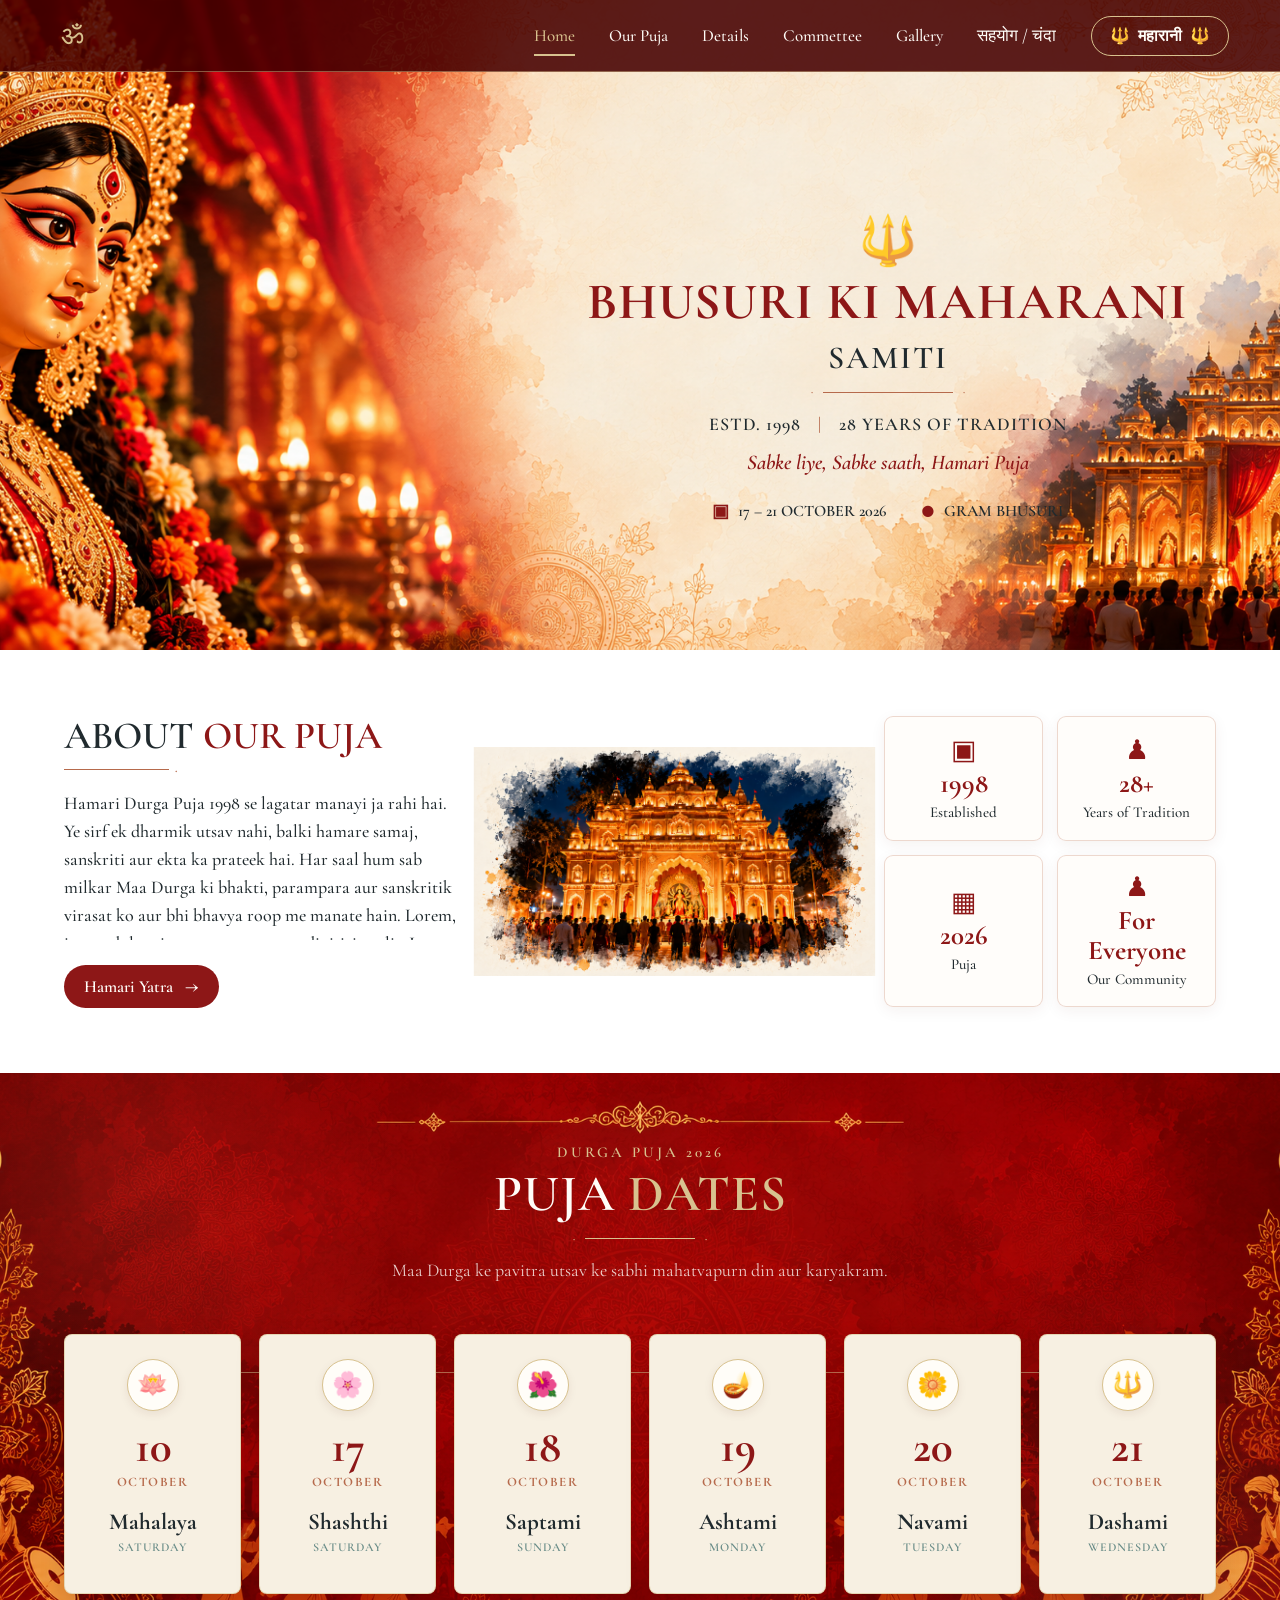
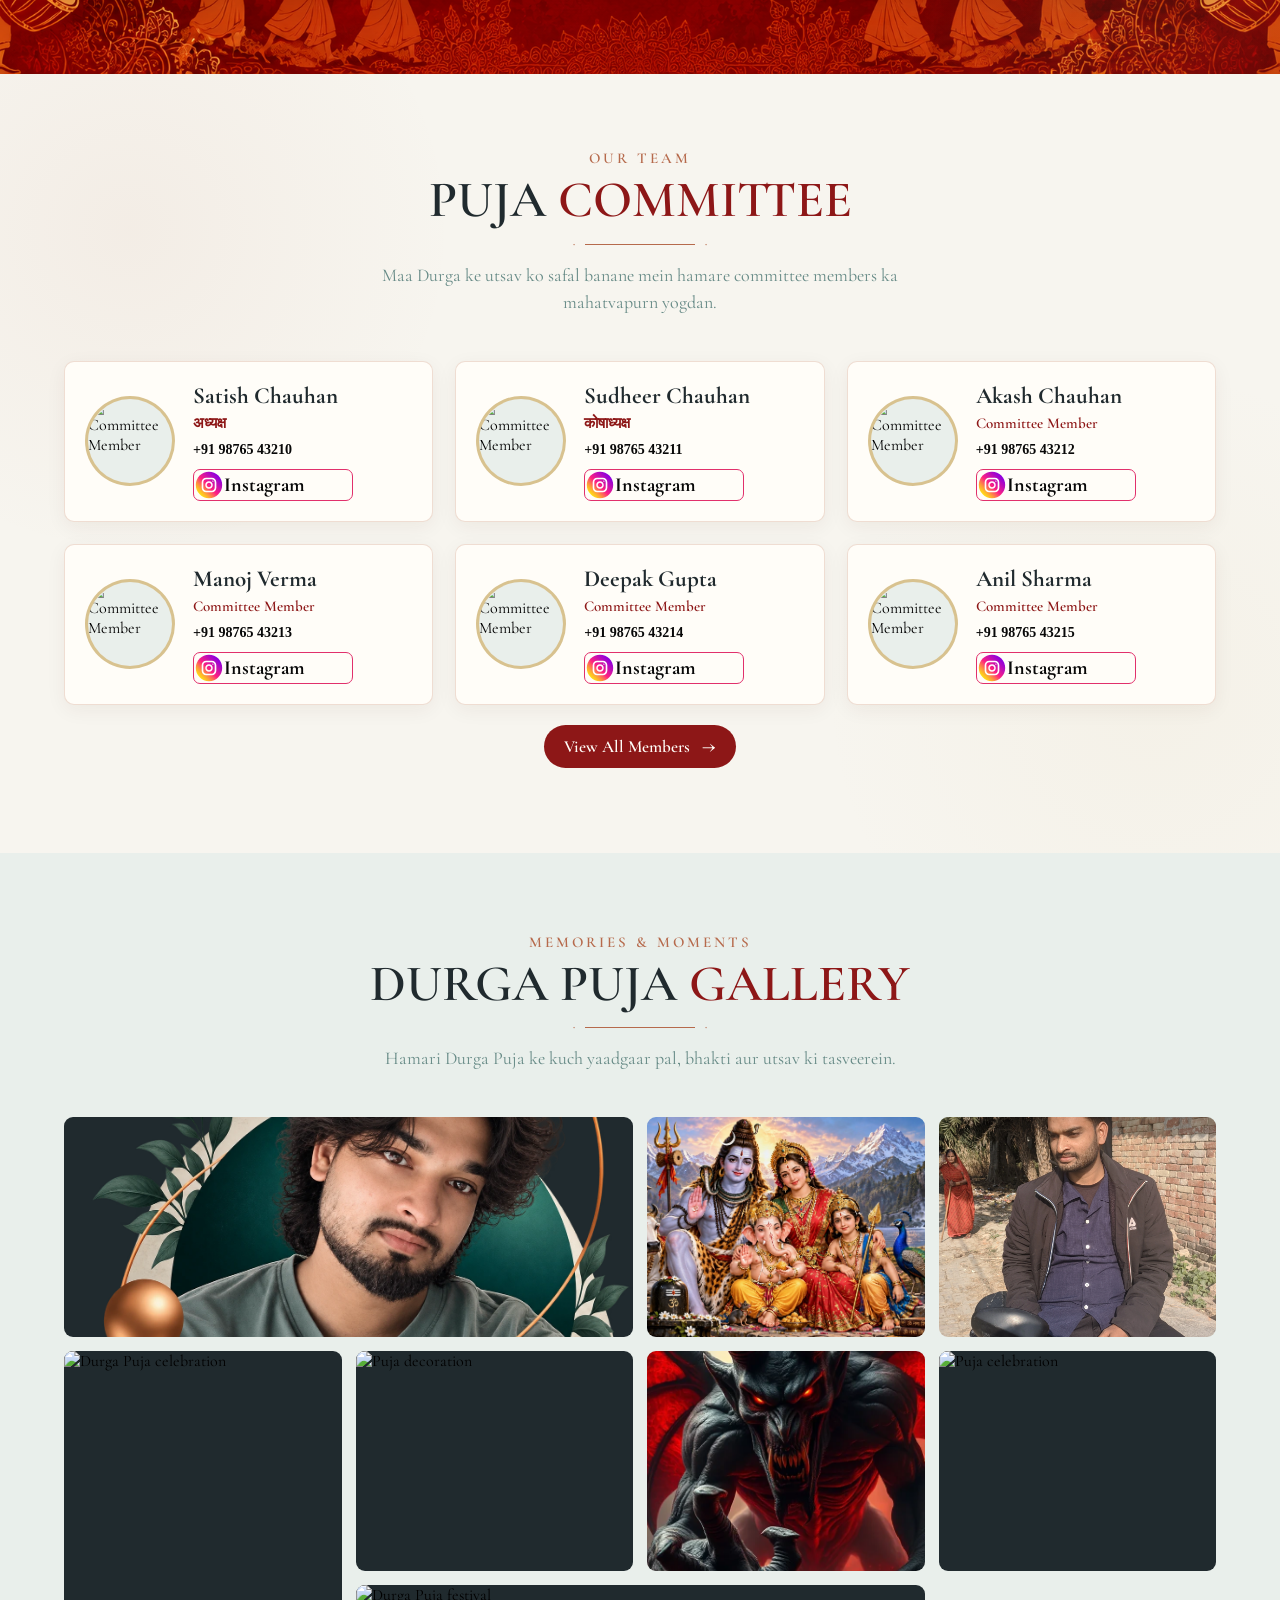
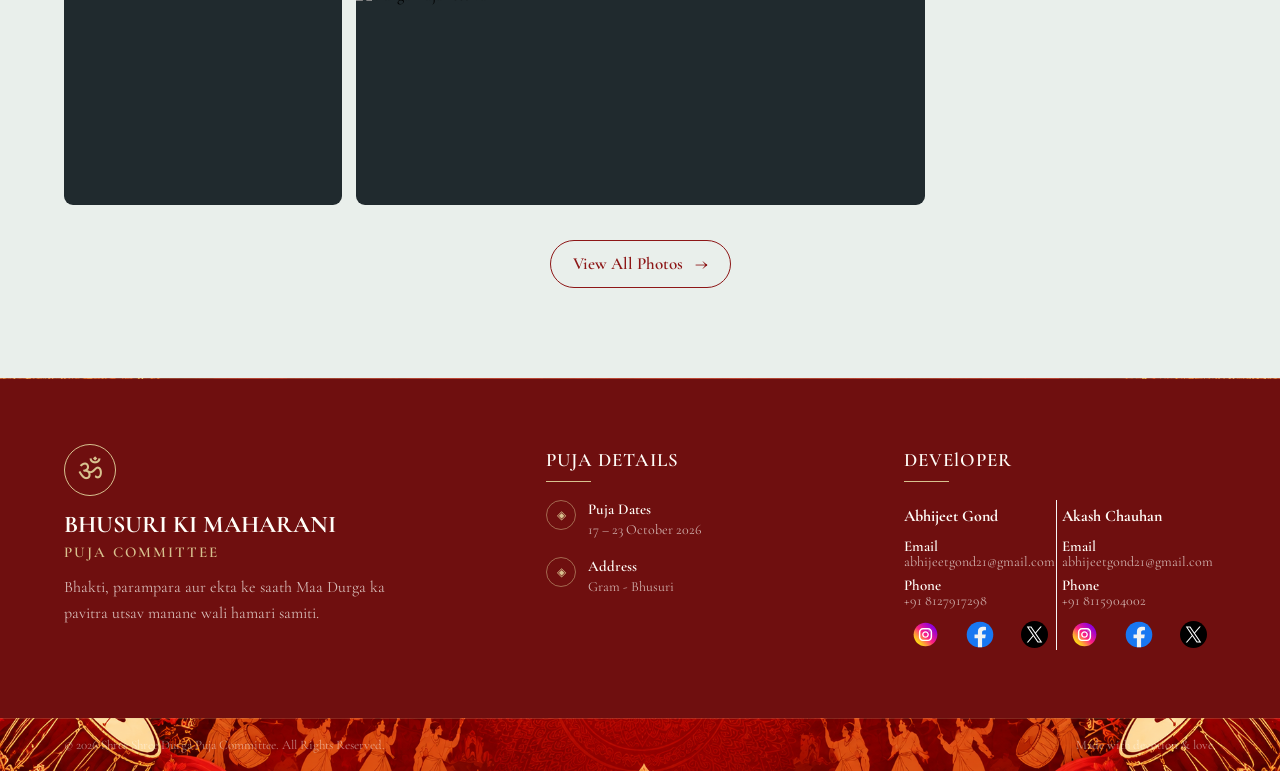
==== index.html @ f034d109 "durgapuja website first commit" ====
<!DOCTYPE html>
<html lang="en">
<head>
    <meta charset="UTF-8">
    <meta name="viewport" content="width=device-width, initial-scale=1.0">
    <link rel="stylesheet" href="style.css">
     <link rel="stylesheet" media="screen and (max-width:1140px)"
            href="mobile.css" type="text/css">
    <title>Bhusuri Ki Maharani</title>
</head>
<body>
    <section class="hero" id="home">

    <!-- Navigation -->
    <nav class="navbar">

        <a href="#home" class="logo">
            ॐ
        </a>

        <div class="nav-links">
            <a href="#home" class="active">Home</a>
            <a href="#puja">Our Puja</a>
            <a href="#dates">Details</a>
            <a href="#committee">Commettee</a>
            <a href="#gallery">Gallery</a>
            <a href="#contact" class="hindi chanda">सहयोग / चंदा</a>
        </div>

        <a href="#puja" class="nav-button">
            <span>🔱</span>
            महारानी
            <span>🔱</span>
        </a>

     

    </nav>


    <!-- Hero Content -->
    <div class="hero-content">

        <div class="hero-text">

            <div class="trishul">
                🔱
            </div>

            <h1>
               BHUSURI KI MAHARANI
            </h1>

            <h2>
                SAMITI
            </h2>

            <div class="hero-line"></div>

            <p class="hero-established">
                ESTD. 1998
                <span>|</span>
                28 YEARS OF TRADITION
            </p>

            <p class="hero-tagline">
                Sabke liye, Sabke saath, Hamari Puja
            </p>

            <div class="hero-info">

                <div class="hero-info-item">
                    <span class="info-icon">▣</span>
                    <span>17 – 21 OCTOBER 2026</span>
                </div>

                <div class="hero-info-item">
                    <span class="info-icon">●</span>
                    <span>GRAM BHUSURI</span>
                </div>

            </div>

        </div>

    </div>

</section>

<!-- =========================
     ABOUT OUR PUJA
========================= -->

<section class="about-puja" id="puja">

    <div class="about-container">

        <!-- Left Content -->
        <div class="about-content">

            <h2>
                ABOUT <span>OUR PUJA</span>
            </h2>

            <div class="about-line"></div>

            <p>
                Hamari Durga Puja 1998 se lagatar manayi ja rahi hai.
                Ye sirf ek dharmik utsav nahi, balki hamare samaj,
                sanskriti aur ekta ka prateek hai. Har saal hum sab
                milkar Maa Durga ki bhakti, parampara aur sanskritik
                virasat ko aur bhi bhavya roop me manate hain.
                Lorem, ipsum dolor sit amet consectetur adipisicing elit. Ipsa labore earum mollitia rerum tempore culpa dolorem sunt nam odit autem non deserunt illum, nulla, architecto sint, beatae maiores reprehenderit cupiditate tempora voluptatem quaerat quis quidem? Quos sed id non reprehenderit quam? Ex eos dolorem autem in cupiditate,
                 iste ab illum, ipsam ea quod expedita rem earum deserunt 
                 assumenda, quos obcaecati perspiciatis quasi. Tempora
                  quaerat, a porro fugiat ducimus nostrum quisquam cum
                   aliquid possimus adipisci labore asperiores dicta sint
                    quibusdam sapiente rem neque perferendis officia ratione
                    , itaque ut, est laborum at. Officia corporis hic maiores
                     quasi, repellendus libero aliquid ex aut!
            </p>

            <a id="hamariytra-btn"href="#details" class="about-btn">
                Hamari Yatra
                <span>→</span>
            </a>

        </div>


        <!-- Center Image -->
        <div class="about-image">

            <img
                src="durga/ChatGPT Image Sep 29, 2026, 07_31_23 PM.png"
                alt="Durga Puja Pandal"
                loading="lazy"
            >

        </div>


        <!-- Right Information -->
        <div class="about-stats">

            <div class="about-stat-card">

                <span class="stat-icon">▣</span>

                <strong>1998</strong>

                <small>Established</small>

            </div>


            <div class="about-stat-card">

                <span class="stat-icon">♟</span>

                <strong>28+</strong>

                <small>Years of Tradition</small>

            </div>


            <div class="about-stat-card">

                <span class="stat-icon">▦</span>

                <strong>2026</strong>

                <small>Puja</small>

            </div>


            <div class="about-stat-card">

                <span class="stat-icon">♟</span>

                <strong>For Everyone</strong>

                <small>Our Community</small>

            </div>

        </div>

    </div>

</section>

 <!-- =========================
     PUJA DATES
========================= -->

<section class="puja-dates" id="dates">

    <div class="dates-container">

        <!-- Section Heading -->

        <div class="dates-heading">

            <span class="dates-small-title">
                DURGA PUJA 2026
            </span>

            <h2>
                PUJA <span>DATES</span>
            </h2>

            <div class="dates-line"></div>

            <p>
                Maa Durga ke pavitra utsav ke sabhi
                mahatvapurn din aur karyakram.
            </p>

        </div>


        <!-- Dates Timeline -->

        <div class="dates-wrapper">

            <div class="dates-timeline">


                <!-- Mahalaya -->

                <article class="date-card">

                    <div class="date-icon">
                        🪷
                    </div>

                    <div class="date-number">
                        10
                    </div>

                    <div class="date-month">
                        OCTOBER
                    </div>

                    <div class="date-name">
                        Mahalaya
                    </div>

                    <div class="date-day">
                        SATURDAY
                    </div>

                </article>


                <!-- Shashthi -->

                <article class="date-card">

                    <div class="date-icon">
                        🌸
                    </div>

                    <div class="date-number">
                        17
                    </div>

                    <div class="date-month">
                        OCTOBER
                    </div>

                    <div class="date-name">
                        Shashthi
                    </div>

                    <div class="date-day">
                        SATURDAY
                    </div>

                </article>


                <!-- Saptami -->

                <article class="date-card">

                    <div class="date-icon">
                        🌺
                    </div>

                    <div class="date-number">
                        18
                    </div>

                    <div class="date-month">
                        OCTOBER
                    </div>

                    <div class="date-name">
                        Saptami
                    </div>

                    <div class="date-day">
                        SUNDAY
                    </div>

                </article>


                <!-- Ashtami -->

                <article class="date-card">

                    <div class="date-icon">
                        🪔
                    </div>

                    <div class="date-number">
                        19
                    </div>

                    <div class="date-month">
                        OCTOBER
                    </div>

                    <div class="date-name">
                        Ashtami
                    </div>

                    <div class="date-day">
                        MONDAY
                    </div>

                </article>


                <!-- Navami -->

                <article class="date-card">

                    <div class="date-icon">
                        🌼
                    </div>

                    <div class="date-number">
                        20
                    </div>

                    <div class="date-month">
                        OCTOBER
                    </div>

                    <div class="date-name">
                        Navami
                    </div>

                    <div class="date-day">
                        TUESDAY
                    </div>

                </article>


                <!-- Dashami -->

                <article class="date-card">

                    <div class="date-icon">
                        🔱
                    </div>

                    <div class="date-number">
                        21
                    </div>

                    <div class="date-month">
                        OCTOBER
                    </div>

                    <div class="date-name">
                        Dashami
                    </div>

                    <div class="date-day">
                        WEDNESDAY
                    </div>

                </article>


            </div>

        </div>

    </div>

</section>

<!-- =========================
     COMMITTEE SECTION
========================= -->

<section class="committee-section" id="committee">

    <div class="committee-container">

        <!-- Heading -->

        <div class="committee-heading">

            <span class="committee-subtitle">
                OUR TEAM
            </span>

            <h2>
                PUJA <span>COMMITTEE</span>
            </h2>

            <div class="committee-line"></div>

            <p>
                Maa Durga ke utsav ko safal banane mein
                hamare committee members ka mahatvapurn yogdan.
            </p>

        </div>


        <!-- Committee Members -->

        <div class="committee-grid">

            <!-- Member 1 -->

            <article class="committee-card">

                <div class="member-image">

                    <img
                        src="images/members/member-01.webp"
                        alt="Committee Member"
                        loading="lazy"
                    >

                </div>

                <div class="member-info">

                    <h3>
                        Satish Chauhan
                    </h3>

                    <p class="member-role">
                        अध्यक्ष
                    </p>

                    <a
                        href="tel:+919876543210"
                        class="member-phone"
                    >
                        +91 98765 43210
                    </a>


                    <div class="instagram-link">
                     <a href="#" > 
                      <img src="durga/Instagram2.svg" >
                        Instagram
                    </a>
                   </div>
                </div>

            </article>


            <!-- Member 2 -->

            <article class="committee-card">

                <div class="member-image">

                    <img
                        src="images/members/member-02.webp"
                        alt="Committee Member"
                        loading="lazy"
                    >

                </div>

                <div class="member-info">

                    <h3>
                        Sudheer Chauhan
                    </h3>

                    <p class="member-role">
                        कोषाध्यक्ष
                    </p>

                    <a
                        href="tel:+919876543211"
                        class="member-phone"
                    >
                        +91 98765 43211
                    </a>

                     <div class="instagram-link">
                     <a href="#" > 
                      <img src="durga/Instagram2.svg" >
                        Instagram
                    </a>
                   </div>

                </div>

            </article>


            <!-- Member 3 -->

            <article class="committee-card">

                <div class="member-image">

                    <img
                        src="images/members/member-03.webp"
                        alt="Committee Member"
                        loading="lazy"
                    >

                </div>

                <div class="member-info">

                    <h3>
                        Akash Chauhan
                    </h3>

                    <p class="member-role">
                        Committee Member
                    </p>

                    <a
                        href="tel:+919876543212"
                        class="member-phone"
                    >
                        +91 98765 43212
                    </a>

                     <div class="instagram-link">
                     <a href="#" > 
                      <img src="durga/Instagram2.svg" >
                        Instagram
                    </a>
                   </div>

                </div>

            </article>


            <!-- Member 4 -->

            <article class="committee-card">

                <div class="member-image">

                    <img
                        src="images/members/member-04.webp"
                        alt="Committee Member"
                        loading="lazy"
                    >

                </div>

                <div class="member-info">

                    <h3>
                        Manoj Verma
                    </h3>

                    <p class="member-role">
                        Committee Member
                    </p>

                    <a
                        href="tel:+919876543213"
                        class="member-phone"
                    >
                        +91 98765 43213
                    </a>

                     <div class="instagram-link">
                     <a href="#" > 
                      <img src="durga/Instagram2.svg" >
                        Instagram
                    </a>
                   </div>

                </div>

            </article>


            <!-- Member 5 -->

            <article class="committee-card">

                <div class="member-image">

                    <img
                        src="images/members/member-05.webp"
                        alt="Committee Member"
                        loading="lazy"
                    >

                </div>

                <div class="member-info">

                    <h3>
                        Deepak Gupta
                    </h3>

                    <p class="member-role">
                        Committee Member
                    </p>

                    <a
                        href="tel:+919876543214"
                        class="member-phone"
                    >
                        +91 98765 43214
                    </a>

                     <div class="instagram-link">
                     <a href="#" > 
                      <img src="durga/Instagram2.svg" >
                        Instagram
                    </a>
                   </div>

                </div>

            </article>


            <!-- Member 6 -->

            <article class="committee-card">

                <div class="member-image">

                    <img
                        src="images/members/member-06.webp"
                        alt="Committee Member"
                        loading="lazy"
                    >

                </div>

                <div class="member-info">

                    <h3>
                        Anil Sharma
                    </h3>

                    <p class="member-role">
                        Committee Member
                    </p>

                    <a
                        href="tel:+919876543215"
                        class="member-phone"
                    >
                        +91 98765 43215
                    </a>

                     <div class="instagram-link">
                     <a href="#" > 
                      <img src="durga/Instagram2.svg" >
                        Instagram
                    </a>
                   </div>

                </div>

            </article>


        </div>

    </div>
    <div id="commettee-btn">
     <a id="#" href="committee.html" target="_blank" class="about-btn">
                View All Members
                <span>→</span>
            </a>
   </div>
</section>

<!-- =========================
     DURGA PUJA GALLERY
========================= -->

<section class="gallery-section" id="gallery">

    <div class="gallery-container">

        <!-- Heading -->

        <div class="gallery-heading">

            <span class="gallery-subtitle">
                MEMORIES & MOMENTS
            </span>

            <h2>
                DURGA PUJA <span>GALLERY</span>
            </h2>

            <div class="gallery-line"></div>

            <p>
                Hamari Durga Puja ke kuch yaadgaar pal,
                bhakti aur utsav ki tasveerein.
            </p>

        </div>


        <!-- Gallery -->

        <div class="gallery-grid">


            <!-- Image 01 -->

            <a  data-original="gallery Original image/chat gpt actual emage crea.png"
               class="gallery-item gallery-large">

                <img
                    src="gallery thamblain section/chat gpt actual emage crea.webp"
                    alt="Durga Puja celebration"
                    loading="lazy"
                >

                <div class="gallery-overlay">
                    <span>View Photo</span>
                </div>

            </a>


            <!-- Image 02 -->

            <a data-original="gallery Original image/ChatGPT Image Sep 14, 2026, 06_36_25 PM.png"
               class="gallery-item">

                <img
                    src="gallery thamblain section/ChatGPT Image Sep 14 2026 06_36_25 PM.webp"
                    alt="Durga Puja pandal"
                    loading="lazy"
                >

                <div class="gallery-overlay">
                    <span>View Photo</span>
                </div>

            </a>


            <!-- Image 03 -->

            <a data-original="gallery Original image/IMG_20241211_141741 (1).jpg"
               class="gallery-item">

                <img
                    src="gallery thamblain section/IMG_20241211_141741 1.webp"
                    alt="Durga idol"
                    loading="lazy"
                >

                <div class="gallery-overlay">
                    <span>View Photo</span>
                </div>

            </a>


            <!-- Image 04 -->

            <a 
               class="gallery-item gallery-tall">

                <img data-original="gallery Original image/chat gpt actual emage crea.png"
                    src="images/gallery/photo-04.webp"
                    alt="Durga Puja celebration"
                    loading="lazy"
                >

                <div class="gallery-overlay">
                    <span>View Photo</span>
                </div>

            </a>


            <!-- Image 05 -->

            <a 
               class="gallery-item">

                <img data-original="gallery Original image/chat gpt actual emage crea.png"
                    src="images/gallery/photo-05.webp"
                    alt="Puja decoration"
                    loading="lazy"
                >

                <div class="gallery-overlay">
                    <span>View Photo</span>
                </div>

            </a>


            <!-- Image 06 -->

            <a data-original="gallery Original image/minmax-ai (1).jpeg"
               class="gallery-item">

                <img
                    src="gallery thamblain section/minmax-ai 1.webp"
                    alt="Durga Puja evening"
                    loading="lazy"
                >

                <div class="gallery-overlay">
                    <span>View Photo</span>
                </div>

            </a>


            <!-- Image 07 -->

            <a 
               class="gallery-item">

                <img data-original="gallery Original image/chat gpt actual emage crea.png"
                    src="images/gallery/photo-07.webp"
                    alt="Puja celebration"
                    loading="lazy"
                >

                <div class="gallery-overlay">
                    <span>View Photo</span>
                </div>

            </a>


            <!-- Image 08 -->

            <a data-original="gallery Original image/chat gpt actual emage crea.png"
               class="gallery-item gallery-large">

                <img
                    src="images/gallery/photo-08.webp"
                    alt="Durga Puja festival"
                    loading="lazy"
                >

                <div class="gallery-overlay">
                    <span>View Photo</span>
                </div>

            </a>


        </div>


        <!-- Gallery Button -->

        <div class="gallery-button-wrap">

            <button class="gallery-button" type="button">
                View All Photos
                <span>→</span>
            </button>

        </div>

    </div>

    <div class="lightbox">

    <button class="lightbox-close">×</button>

    <button class="lightbox-prev">←</button>

    <img class="lightbox-image" src="" alt="">

    <button class="lightbox-next">→</button>

</div>

</section>

<!-- =========================
     FOOTER
========================= -->

<footer class="site-footer">

    <div class="footer-container">


        <!-- =========================
             ABOUT
        ========================= -->

        <div class="footer-column footer-about">

            <a href="#home" class="footer-logo">
                ॐ
            </a>

            <h2>
                BHUSURI KI MAHARANI
            </h2>

            <p class="footer-samiti">
                PUJA COMMITTEE
            </p>

            <p>
                Bhakti, parampara aur ekta ke saath
                Maa Durga ka pavitra utsav manane wali
                hamari samiti.
            </p>

        </div>


       

        <!-- =========================
             PUJA DETAILS
        ========================= -->

        <div class="footer-column">

            <h3>
                PUJA DETAILS
            </h3>

            <div class="footer-line"></div>

            <div class="footer-detail">

                <span class="footer-icon">
                    ◈
                </span>

                <div>
                    <strong>
                        Puja Dates
                    </strong>

                    <p>
                        17 – 23 October 2026
                    </p>
                </div>

            </div>


            <div class="footer-detail">

                <span class="footer-icon">
                    ◈
                </span>

                <div>
                    <strong>
                        Address
                    </strong>

                    <p>
                        Gram - Bhusuri
                    </p>
                </div>

            </div>

        </div>


        <!-- =========================
             CONTACT
        ========================= -->

        <div class="footer-column developer">
            <div>
            <h3>
                DEVElOPER
            </h3>
            
            <div class="footer-line"></div>
            </div>
            <div class="footer-detail dveloper-detail">
            <div class="abhijeet-section">
                <h4>Abhijeet Gond </h4>
                <div class="email">

                    <strong>
                        Email
                    </strong>

                    <a href="mailto:your@email.com">
                        abhijeetgond21@gmail.com
                    </a>

                </div>

                            <!-- Pnone Number -->
                <div class="email">
                 <strong>
                        Phone
                    </strong>

                    <a href="tel:+918127917298">
                        +91 8127917298
                    </a>

                </div>

                <div class="link_box">
                   <img src="durga/Instagram2.svg" alt="">
                   <img src="durga/Facebook.svg" alt="">
                   <img src="durga/x.svg" alt="">
             </div>
            

            </div>
            <div class="akash-section">
                <h4>Akash Chauhan </h4>
                <div class="email">

                    <strong>
                        Email
                    </strong>

                    <a href="mailto:your@email.com">
                        abhijeetgond21@gmail.com
                    </a>

                </div>

                            <!-- Pnone Number -->
                <div class="email">
                 <strong>
                        Phone
                    </strong>

                    <a href="tel:+918127917298">
                        +91 8115904002
                    </a>

                </div>

                <div class="link_box">
                   <img src="durga/Instagram2.svg" alt="">
                   <img src="durga/Facebook.svg" alt="">
                   <img src="durga/x.svg" alt="">
             </div>
            
            </div>
           </div>
           
        </div>


    </div>


    <!-- =========================
         FOOTER BOTTOM
    ========================= -->

    <div class="footer-bottom">

        <p>
            © 2026 Shree Shree Durga Puja Committee.
            All Rights Reserved.
        </p>

        <p>
            Made with devotion &amp; love.
        </p>

    </div>

</footer>

<script src="script.js"></script>
</body>
</html>
---- style.css ----
@import url('https://fonts.googleapis.com/css2?family=Cormorant+Garamond:wght@400;500;600;700&family=Noto+Serif+Devanagari:wght@400;500;600;700&display=swap');

*{
    margin: 0px;
    padding: 0px;
    box-sizing: border-box;
}
html,body {
    font-family: "Cormorant Garamond", serif;
    scroll-behavior: smooth;
}

.hindi {
    font-family: "Noto Serif Devanagari", serif;
}
/* =========================
   HERO SECTION
========================= */

.hero {
    position: relative;
    min-height: 650px;

    background-image: url("durga/ChatGPT Image Sep 28, 2026, 01_30_35 PM.png");
    background-size: cover;
    background-position: center;
    background-repeat: no-repeat;

    color: #202A2E;
}


/* =========================
   NAVBAR
========================= */

.navbar {
    position: absolute;
    top: 0;
    left: 0;

   width: 100%;
    min-height: 72px;

    display: flex;
    align-items: center;
    flex-wrap: wrap;
    padding: 0 4%;

    background: rgba(70, 0, 0, 0.88);

    border-bottom: 1px solid rgba(216, 194, 143, 0.45);

    z-index: 10;
}


/* Logo */

.logo {
    width: 42px;
    height: 42px;

    display: flex;
    align-items: center;
    justify-content: center;

    color: #D8C28F;

    font-size: 27px;
    text-decoration: none;

    margin-right: auto;
}


/* Navigation Links */

.nav-links {
    display: flex;
    align-items: center;
    gap: 34px;
}

.nav-links a {
    position: relative;

    color: #FFFDF8;

    text-decoration: none;

    font-family: "Cormorant Garamond", serif;

    font-size: 17px;
    font-weight: 500;

    transition: color 0.25s ease;
}

.nav-links a:hover {
    color: #D8C28F;
}


/* Active Link */

.nav-links a.active {
    color: #D8C28F;
}

.nav-links a.active::after {
    content: "";

    position: absolute;

    left: 0;
    bottom: -10px;

    width: 100%;
    height: 2px;

    background: #D8C28F;
}


/* =========================
   NAV BUTTON
========================= */

.nav-button {
    display: flex;
    align-items: center;
    gap: 8px;

    margin-left: 35px;

    padding: 9px 18px;

    border: 1px solid #D8C28F;
    border-radius: 25px;

    color: #FFFDF8;

    text-decoration: none;

    font-family: "Cormorant Garamond", serif;

    font-size: 16px;
    font-weight: 600;

    transition: 0.25s ease;
}

.nav-button span {
    color: #D8C28F;
}

.nav-button:hover {
    background: #D8C28F;
    color: #4A0000;
}

.nav-button:hover span {
    color: #4A0000;
}


/* =========================
   HERO CONTENT
========================= */

.hero-content {
    min-height: 650px;

    display: flex;
    justify-content: flex-end;
    align-items: center;

    padding: 100px 7% 40px;
}


/* =========================
   HERO TEXT
========================= */

.hero-text {
    width: 55%;

    text-align: center;

    padding-top: 25px;
}


/* Trishul */

.trishul {
    color: #B66A4C;

    font-size: 48px;

    margin-bottom: 5px;
}


/* Main Heading */

.hero-text h1 {
    margin: 0;

    color: #8D1717;

    font-family: "Cormorant Garamond", serif;

    font-size: clamp(38px, 4vw, 65px);

    line-height: 1.05;

    font-weight: 700;

    letter-spacing: 1px;
}


/* Samiti */

.hero-text h2 {
    margin: 8px 0 15px;

    color: #202A2E;

    font-family: "Cormorant Garamond", serif;

    font-size: clamp(25px, 2.5vw, 40px);

    font-weight: 600;

    letter-spacing: 2px;
}


/* Decorative Line */

.hero-line {
    width: 130px;
    height: 1px;

    margin: 0 auto 20px;

    background: #B66A4C;

    position: relative;
}

.hero-line::before,
.hero-line::after {
    content: "◆";

    position: absolute;

    top: 50%;

    transform: translateY(-50%);

    color: #B66A4C;

    font-size: 7px;
}

.hero-line::before {
    left: -12px;
}

.hero-line::after {
    right: -12px;
}


/* Establishment */

.hero-established {
    margin: 0;

    color: #202A2E;

    font-family: "Cormorant Garamond", serif;

    font-size: 18px;

    font-weight: 600;

    letter-spacing: 1px;
}

.hero-established span {
    margin: 0 12px;

    color: #B66A4C;
}


/* Tagline */

.hero-tagline {
    margin: 15px 0 25px;

    color: #8D1717;

    font-family: "Cormorant Garamond", serif;

    font-size: 21px;

    font-weight: 600;

    font-style: italic;
}


/* =========================
   HERO INFORMATION
========================= */

.hero-info {
    display: flex;

    justify-content: center;
    align-items: center;

    gap: 35px;
}

.hero-info-item {
    display: flex;
    align-items: center;
    gap: 9px;

    color: #202A2E;

    font-family: "Cormorant Garamond", serif;

    font-size: 16px;

    font-weight: 600;
}

.info-icon {
    color: #8D1717;

    font-size: 18px;
}

/* =========================
   ABOUT OUR PUJA
========================= */

.about-puja {
    position: relative;

    width: 100%;

    padding: 55px 5%;

    background-image: url("../images/about-bg.webp");
    background-size: cover;
    background-position: center;
    background-repeat: no-repeat;
}


.about-container {
    max-width: 1400px;

    margin: 0 auto;

    display: grid;

    grid-template-columns:
        1.15fr
        1fr
        0.95fr;

    align-items: center;

    gap: 35px;
}


/* =========================
   ABOUT CONTENT
========================= */

.about-content {
    padding: 10px 0;
}


.about-content h2 {
    margin: 0;

    color: #202A2E;

    font-family: "Cormorant Garamond", serif;

    font-size: clamp(34px, 3vw, 48px);

    font-weight: 600;

    line-height: 1.1;
}


.about-content h2 span {
    color: #8D1717;
}


/* Decorative line */

.about-line {
    position: relative;

    width: 105px;
    height: 1px;

    margin: 12px 0 20px;

    background: #B66A4C;
}


.about-line::after {
    content: "◆";

    position: absolute;

    right: -8px;
    top: 50%;

    transform: translateY(-50%);

    color: #B66A4C;

    font-size: 8px;
}


.about-content p {
    max-width: 500px;

    margin: 0 0 25px;

    color: #202A2E;

    font-family: "Cormorant Garamond", serif;

    font-size: 18px;

    line-height: 1.55;

    font-weight: 500;

    max-height: 150px;
    overflow: hidden;
    transition: max-height 0.6s ease;
}
.about-content p.active {
    max-height: 500px;
}


/* =========================
   ABOUT BUTTON
========================= */

.about-btn {
    display: inline-flex;

    align-items: center;

    gap: 12px;

    padding: 11px 20px;

    border-radius: 25px;

    background: #8D1717;

    color: #FFFDF8;

    text-decoration: none;

    font-family: "Cormorant Garamond", serif;

    font-size: 17px;

    font-weight: 600;

    transition:
        background 0.25s ease,
        transform 0.25s ease;
}


.about-btn span {
    font-size: 21px;

    line-height: 1;
     display: inline-block;
    transition: transform 0.5s ease;
}

.about-btn.active span {
    transform: rotate(-90deg);
}


.about-btn:hover {
    background: #6F0F0F;

    transform: translateX(3px);
}


/* =========================
   ABOUT IMAGE
========================= */

.about-image {
    width: 100%;

    display: flex;
  
    justify-content: center;
}


.about-image img {
    display: block;

    width: 100%;

    max-width: 470px;

    height: auto;

    object-fit: cover;

    transform: scale(1.15)
}


/* =========================
   ABOUT STAT CARDS
========================= */

.about-stats {

    display: grid;

    grid-template-columns: repeat(2, 1fr);

    gap: 14px;
}


.about-stat-card {

    min-height: 125px;

    padding: 18px 12px;

    display: flex;

    flex-direction: column;

    align-items: center;

    justify-content: center;

    text-align: center;

    background: rgba(255, 253, 248, 0.72);

    border: 1px solid rgba(182, 106, 76, 0.25);

    border-radius: 9px;

    box-shadow:
        0 4px 15px rgba(80, 40, 20, 0.06);

    transition:
        transform 0.25s ease,
        box-shadow 0.25s ease;
}


.about-stat-card:hover {

    transform: translateY(-4px);

    box-shadow:
        0 8px 20px rgba(80, 40, 20, 0.12);
}


/* Icon */

.stat-icon {

    margin-bottom: 5px;

    color: #8D1717;

    font-size: 27px;

    line-height: 1;
}


/* Number / Main text */

.about-stat-card strong {

    color: #8D1717;

    font-family: "Cormorant Garamond", serif;

    font-size: 27px;

    line-height: 1.1;

    font-weight: 700;
}


/* Small description */

.about-stat-card small {

    margin-top: 4px;

    color: #202A2E;

    font-family: "Cormorant Garamond", serif;

    font-size: 15px;

    font-weight: 500;
}

/* =========================
   PUJA DATES
========================= */

.puja-dates {
    position: relative;

    width: 100%;

    padding: 70px 5% 80px;

    background-image: url("durga/ChatGPT Image Sep 28, 2026, 01_33_29 PM.png");
    background-size: cover;
    background-position: center;
    background-repeat: no-repeat;
        

    overflow: hidden;
}


/* Subtle decorative background */

.puja-dates::before {
    content: "";

    position: absolute;

    inset: 0;

    background-image:
        radial-gradient(
            circle at 10% 20%,
            rgba(216, 194, 143, 0.08) 0,
            transparent 22%
        ),
        radial-gradient(
            circle at 90% 80%,
            rgba(216, 194, 143, 0.08) 0,
            transparent 22%
        );

    pointer-events: none;
}


/* =========================
   CONTAINER
========================= */

.dates-container {
    position: relative;

    max-width: 1350px;

    margin: 0 auto;
}


/* =========================
   HEADING
========================= */

.dates-heading {
    text-align: center;

    margin-bottom: 50px;
}


.dates-small-title {
    display: block;

    margin-bottom: 8px;

    color: #D8C28F;

    font-family: "Cormorant Garamond", serif;

    font-size: 15px;

    font-weight: 600;

    letter-spacing: 3px;
}


.dates-heading h2 {
    margin: 0;

    color: #FFFDF8;

    font-family: "Cormorant Garamond", serif;

    font-size: clamp(38px, 4vw, 55px);

    line-height: 1;

    font-weight: 600;

    letter-spacing: 1px;
}


.dates-heading h2 span {
    color: #D8C28F;
}


.dates-line {
    position: relative;

    width: 110px;

    height: 1px;

    margin: 18px auto;
    
    background: #D8C28F;
}


.dates-line::before,
.dates-line::after {
    content: "◆";

    position: absolute;

    top: 50%;

    transform: translateY(-50%);

    color: #D8C28F;

    font-size: 7px;
}


.dates-line::before {
    left: -12px;
}


.dates-line::after {
    right: -12px;
}


.dates-heading p {
    max-width: 520px;

    margin: 0 auto;

    color: rgba(255, 253, 248, 0.82);

    font-family: "Cormorant Garamond", serif;

    font-size: 18px;

    line-height: 1.5;
}


/* =========================
   TIMELINE WRAPPER
========================= */

.dates-wrapper {
    position: relative;

    width: 100%;
}


/* Horizontal connecting line */

.dates-wrapper::before {
    content: "";

    position: absolute;

    top: 38px;

    left: 5%;

    right: 5%;

    height: 1px;

    background: rgba(216, 194, 143, 0.55);
}


/* =========================
   TIMELINE
========================= */

.dates-timeline {
    position: relative;

    display: grid;

    grid-template-columns:
        repeat(6, 1fr);

    gap: 18px;
}


/* =========================
   DATE CARD
========================= */

.date-card {
    position: relative;

    min-height: 260px;

    padding: 24px 15px;

    display: flex;

    flex-direction: column;

    align-items: center;

    text-align: center;

    background: #F7F0E2;

    border: 1px solid rgba(216, 194, 143, 0.55);

    border-radius: 8px;

    box-shadow:
        0 8px 25px rgba(50, 0, 0, 0.15);

    transition:
        transform 0.25s ease,
        box-shadow 0.25s ease;
}


.date-card:hover {
    transform: translateY(-7px);

    box-shadow:
        0 15px 30px rgba(50, 0, 0, 0.22);
}


/* =========================
   ICON
========================= */

.date-icon {
    position: relative;

    z-index: 2;

    width: 52px;
    height: 52px;

    display: flex;

    align-items: center;
    justify-content: center;

    margin-bottom: 15px;

    border-radius: 50%;

    background: #FFFDF8;

    border: 1px solid #D8C28F;

    color: #8D1717;

    font-size: 25px;

    box-shadow:
        0 3px 10px rgba(80, 30, 10, 0.08);
}


/* =========================
   DATE NUMBER
========================= */

.date-number {
    color: #8D1717;

    font-family: "Cormorant Garamond", serif;

    font-size: 45px;

    line-height: 0.95;

    font-weight: 700;
}


.date-month {
    margin-top: 5px;

    color: #B66A4C;

    font-family: "Cormorant Garamond", serif;

    font-size: 13px;

    font-weight: 700;

    letter-spacing: 1.5px;
}


/* =========================
   DATE NAME
========================= */

.date-name {
    margin-top: 18px;

    color: #202A2E;

    font-family: "Cormorant Garamond", serif;

    font-size: 23px;

    font-weight: 700;
}


.date-day {
    margin-top: 4px;

    color: #668A86;

    font-family: "Cormorant Garamond", serif;

    font-size: 12px;

    font-weight: 600;

    letter-spacing: 1px;
}

/* =========================
   COMMITTEE SECTION
========================= */

.committee-section {
    position: relative;

    width: 100%;

    padding: 75px 5% 85px;

    background-color: #F7F5EF;
    /* background-image: url("durga/ChatGPT Image Sep 28, 2026, 01_34_49 PM.png");
    background-size: cover;
    background-position: center;
    background-repeat: no-repeat; */

    background-image:
        radial-gradient(
            circle at 10% 20%,
            rgba(182, 106, 76, 0.06),
            transparent 25%
        ),
        radial-gradient(
            circle at 90% 80%,
            rgba(216, 194, 143, 0.08),
            transparent 25%
        );
}


/* =========================
   CONTAINER
========================= */

.committee-container {
    max-width: 1250px;

    margin: 0 auto;
}


/* =========================
   HEADING
========================= */

.committee-heading {
    text-align: center;

    margin-bottom: 45px;
}


.committee-subtitle {
    display: block;

    margin-bottom: 8px;

    color: #B66A4C;

    font-family: "Cormorant Garamond", serif;

    font-size: 15px;

    font-weight: 600;

    letter-spacing: 3px;
}


.committee-heading h2 {
    margin: 0;

    color: #202A2E;

    font-family: "Cormorant Garamond", serif;

    font-size: clamp(40px, 4vw, 55px);

    font-weight: 600;

    line-height: 1;
}


.committee-heading h2 span {
    color: #8D1717;
}


/* Decorative line */

.committee-line {
    position: relative;

    width: 110px;

    height: 1px;

    margin: 17px auto;

    background: #B66A4C;
}


.committee-line::before,
.committee-line::after {
    content: "◆";

    position: absolute;

    top: 50%;

    transform: translateY(-50%);

    color: #B66A4C;

    font-size: 7px;
}


.committee-line::before {
    left: -12px;
}


.committee-line::after {
    right: -12px;
}


.committee-heading p {
    max-width: 550px;

    margin: 0 auto;

    color: #668A86;

    font-family: "Cormorant Garamond", serif;

    font-size: 18px;

    line-height: 1.5;
}


/* =========================
   MEMBER GRID
========================= */

.committee-grid {
    display: grid;

    grid-template-columns:
        repeat(3, 1fr);

    gap: 22px;
  height: auto;   
}


/* =========================
   MEMBER CARD
========================= */

.committee-card {
    position: relative;

    display: flex;

    align-items: center;

    gap: 18px;

    min-height: 145px;

    padding: 20px;

    background: #FFFDF8;

    border: 1px solid rgba(182, 106, 76, 0.22);

    border-radius: 10px;

    box-shadow:
        0 5px 20px rgba(60, 30, 10, 0.06);

    transition:
        transform 0.25s ease,
        box-shadow 0.25s ease;

}


.committee-card:hover {
    transform: translateY(-5px);

    box-shadow:
        0 12px 28px rgba(60, 30, 10, 0.12);
}


/* =========================
   MEMBER IMAGE
========================= */

.member-image {
    flex-shrink: 0;

    width: 90px;
    height: 90px;

    border-radius: 50%;

    padding: 3px;

    background: #D8C28F;
}


.member-image img {
    display: block;

    width: 100%;
    height: 100%;

    object-fit: cover;

    border-radius: 50%;

    background: #E9EFEB;
}


/* =========================
   MEMBER INFO
========================= */

.member-info {
    min-width: 0;
}


.member-info h3 {
    margin: 0;

    color: #202A2E;

    font-family: "Cormorant Garamond", serif;

    font-size: 23px;

    font-weight: 700;
}


.member-role {
    margin: 4px 0 7px;

    color: #8D1717;

    font-family: "Cormorant Garamond", serif;

    font-size: 15px;

    font-weight: 600;
    
}


.member-phone {

    color: #080808;
 
    font-family: none;

    font-size: 14px;
    
    font-weight: 700;
    text-decoration: none;
   
    margin-right: 20px;
    transition: color 0.2s ease;
}


.member-phone:hover {
    color: #8D1717;
}

.instagram-link{
   
   display: flex;
   align-items: center;
   margin-top: 10px;
   border-radius: 7px;
   height: 2rem;
   width: 10rem;
   transition: color 0.2s ease;
   border: 0.001px solid #E1306C;
    animation: instagramBorder 2s ease-in-out infinite;
}
@keyframes instagramBorder {

    0% {
        border-color: #E1306C;
        box-shadow: inset 0 0 30px rgba(225, 48, 108, 0.30);
    }

    50% {
        border-color: #8A3AB9;
        box-shadow: inset 0 0 30px rgba(138, 58, 185, 0.30);
    }

    100% {
        border-color: #E1306C;
        box-shadow: inset 0 0 30px rgba(225, 48, 108, 0.30);
    }

}

.instagram-link :hover {
    color: #f40555;
}

.instagram-link a img{
    object-fit: cover;
    height: 30px;
    width: 30px;
    
    
}
.instagram-link a{
  display: flex;
  align-items: center;
   color: #080808;
 
    font-family: "Cormorant Garamond", serif;

    font-size: 20px;
    
    font-weight: 700;
    text-decoration: none;

}

#commettee-btn{
   
    padding-top: 20px;
    width: 100%;
    display: flex;
    justify-content: center;
    align-items: center;
}

/* =========================
   DURGA PUJA GALLERY
========================= */

.gallery-section {
    width: 100%;

    padding: 80px 5% 90px;

    background: #E9EFEB;
}


.gallery-container {
    max-width: 1300px;

    margin: 0 auto;
}


/* =========================
   HEADING
========================= */

.gallery-heading {
    text-align: center;

    margin-bottom: 45px;
}


.gallery-subtitle {
    display: block;

    margin-bottom: 8px;

    color: #B66A4C;

    font-family: "Cormorant Garamond", serif;

    font-size: 15px;

    font-weight: 600;

    letter-spacing: 3px;
}


.gallery-heading h2 {
    margin: 0;

    color: #202A2E;

    font-family: "Cormorant Garamond", serif;

    font-size: clamp(40px, 4vw, 55px);

    font-weight: 600;

    line-height: 1;
}


.gallery-heading h2 span {
    color: #8D1717;
}


/* Decorative line */

.gallery-line {
    position: relative;

    width: 110px;

    height: 1px;

    margin: 17px auto;

    background: #B66A4C;
}


.gallery-line::before,
.gallery-line::after {
    content: "◆";

    position: absolute;

    top: 50%;

    transform: translateY(-50%);

    color: #B66A4C;

    font-size: 7px;
}


.gallery-line::before {
    left: -12px;
}


.gallery-line::after {
    right: -12px;
}


.gallery-heading p {
    max-width: 560px;

    margin: 0 auto;

    color: #668A86;

    font-family: "Cormorant Garamond", serif;

    font-size: 18px;

    line-height: 1.5;
}


/* =========================
   GALLERY GRID
========================= */

.gallery-grid {
    display: grid;

    grid-template-columns:
        repeat(4, 1fr);

    grid-auto-rows: 220px;

    gap: 14px;
}


/* =========================
   GALLERY ITEM
========================= */

.gallery-item {
    position: relative;

    display: block;

    overflow: hidden;

    border-radius: 9px;

    background: #202A2E;

    text-decoration: none;
}


.gallery-item img {
    display: block;

    width: 100%;
    height: 100%;

    object-fit: cover;

    transition:
        transform 0.5s ease;
}


/* Large item */

.gallery-large {
    grid-column: span 2;
}


/* Tall item */

.gallery-tall {
    grid-row: span 2;
}


/* =========================
   HOVER OVERLAY
========================= */

.gallery-overlay {
    position: absolute;

    inset: 0;

    display: flex;

    align-items: center;
    justify-content: center;

    background: rgba(74, 0, 0, 0.58);

    opacity: 0;

    transition:
        opacity 0.3s ease;
}


.gallery-overlay span {
    padding: 8px 17px;

    border: 1px solid #D8C28F;

    border-radius: 20px;

    color: #FFFDF8;

    font-family: "Cormorant Garamond", serif;

    font-size: 15px;

    font-weight: 600;
}


.gallery-item:hover img {
    transform: scale(1.06);
}


.gallery-item:hover .gallery-overlay {
    opacity: 1;
}


/* =========================
   BUTTON
========================= */

.gallery-button-wrap {
    display: flex;

    justify-content: center;

    margin-top: 35px;
}


.gallery-button {
    display: inline-flex;

    align-items: center;

    gap: 12px;

    padding: 11px 22px;

    border: 1px solid #8D1717;

    border-radius: 25px;

    background: transparent;

    color: #8D1717;

    font-family: "Cormorant Garamond", serif;

    font-size: 17px;

    font-weight: 600;

    cursor: pointer;

    transition:
        background 0.25s ease,
        color 0.25s ease;
}


.gallery-button span {
    font-size: 20px;
}


.gallery-button:hover {
    background: #8D1717;

    color: #FFFDF8;
}

/* =========================
   LIGHTBOX
========================= */

.lightbox {
    position: fixed;
    inset: 0;
    z-index: 9999;

    display: none;
    align-items: center;
    justify-content: center;

    background: rgba(0, 0, 0, 0.88);
    padding: 30px;
     opacity: 0;
    visibility: hidden;
    pointer-events: none;

     transform: scale(0.85);

    transition:
        opacity 0.3s ease,
        transform 0.3s ease,
        visibility 0.3s ease;
    
}

/* Lightbox open hone par JS se ye class lagayenge */
.lightbox.active {
    display: flex;
    opacity: 1;
    visibility: visible;
    pointer-events: auto;

    transform: scale(1);
}

/* Original Image */

.lightbox-image {
    max-width: 85vw;
    max-height: 85vh;

    width: auto;
    height: auto;

    object-fit: contain;

    display: block;
}

/* Close Button */

.lightbox-close {
    position: absolute;
    top: 25px;
    right: 30px;

    width: 45px;
    height: 45px;

    border: none;
    border-radius: 50%;

    background: rgba(255, 255, 255, 0.15);
    color: white;

    font-size: 30px;
    line-height: 1;

    cursor: pointer;
}

/* Previous / Next */

.lightbox-prev,
.lightbox-next {
    position: absolute;

    top: 50%;
    transform: translateY(-50%);

    width: 50px;
    height: 50px;

    border: none;
    border-radius: 50%;

    background: rgba(255, 255, 255, 0.15);
    color: white;

    font-size: 25px;

    cursor: pointer;
}

.lightbox-prev {
    left: 25px;
}

.lightbox-next {
    right: 25px;
}

/* Hover */

.lightbox-close:hover,
.lightbox-prev:hover,
.lightbox-next:hover {
    background: rgba(255, 255, 255, 0.3);
}

/* =========================
   FOOTER
========================= */

.site-footer {
    width: 100%;

     background-image: url("durga/ChatGPT Image Sep 28, 2026, 01_38_03 PM.png");
    background-size: cover;
    background-position: center;
    background-repeat: no-repeat;

    color: #FFFDF8;

    border-top: 1px solid rgba(216, 194, 143, 0.35);
}


/* =========================
   FOOTER CONTAINER
========================= */

.footer-container {
    max-width: 1300px;

    margin: 0 auto;

    padding: 65px 5% 50px;

    display: grid;

    grid-template-columns:
        1.4fr
        1fr
        1fr;

    gap: 45px;
    background-color: #6F0F0F;
}


/* =========================
   FOOTER ABOUT
========================= */

.footer-about {
    padding-right: 25px;
}


.footer-logo {
    width: 52px;
    height: 52px;

    display: flex;

    align-items: center;
    justify-content: center;

    margin-bottom: 15px;

    border: 1px solid #D8C28F;

    border-radius: 50%;

    color: #D8C28F;

    font-size: 29px;

    text-decoration: none;
}


.footer-about h2 {
    margin: 0;

    color: #FFFDF8;

    font-family: "Cormorant Garamond", serif;

    font-size: 24px;

    font-weight: 700;

    line-height: 1.15;
}


.footer-samiti {
    margin: 5px 0 14px;

    color: #D8C28F;

    font-family: "Cormorant Garamond", serif;

    font-size: 15px;

    font-weight: 600;

    letter-spacing: 2px;
}


.footer-about > p:last-child {
    max-width: 330px;

    margin: 0;

    color: rgba(255, 253, 248, 0.72);

    font-family: "Cormorant Garamond", serif;

    font-size: 16px;

    line-height: 1.6;
}


/* =========================
   FOOTER HEADINGS
========================= */

.footer-column h3 {
    margin: 4px 0 10px;

    color: #FFFDF8;

    font-family: "Cormorant Garamond", serif;

    font-size: 19px;

    font-weight: 600;

    letter-spacing: 1px;
}


.footer-line {
    width: 45px;

    height: 1px;

    margin-bottom: 18px;

    background: #D8C28F;
}

/* =========================
   FOOTER DETAILS
========================= */

.footer-detail {
    display: flex;

    align-items: flex-start;

    gap: 12px;

    margin-bottom: 18px;
}


.footer-icon {
    flex-shrink: 0;

    width: 30px;
    height: 30px;

    display: flex;

    align-items: center;
    justify-content: center;

    border: 1px solid rgba(216, 194, 143, 0.5);

    border-radius: 50%;

    color: #D8C28F;

    font-size: 12px;
}


.footer-detail strong {
    display: block;

    margin-bottom: 2px;

    color: #FFFDF8;

    font-family: "Cormorant Garamond", serif;

    font-size: 15px;

    font-weight: 600;
}


.footer-detail p,
.footer-detail a {
    display: block;

    margin: 0;

    color: rgba(255, 253, 248, 0.68);

    font-family: "Cormorant Garamond", serif;

    font-size: 14px;

    line-height: 1.4;

    text-decoration: none;
}


.footer-detail a:hover {
    color: #D8C28F;
}

.developer{
    
    
    display: grid;
    grid-template-rows: 1fr 3fr;

}
.dveloper-detail{
    display: grid;
    grid-template-columns: 1fr 1fr;
    flex-direction: column;
    gap:5px;
  
}
.abhijeet-section{
  
    height: 100%;
    line-height: 2rem;
    border-right: 0.001px solid whitesmoke;
  
}
.email{
    line-height: 0.5rem;
    margin: 10px 0px;
}
.link_box{
    height: 3vh;
    width: auto;
   display: flex;
   justify-content: space-around;
    gap: 10px;
}

.akash-section{
   
    height: 100%;
    line-height: 2rem;
}
/* =========================
   SOCIAL LINKS
========================= */

.footer-social {
    display: flex;

    gap: 9px;

    margin-top: 20px;
}


.footer-social a {
    width: 34px;
    height: 34px;

    display: flex;

    align-items: center;
    justify-content: center;

    border: 1px solid rgba(216, 194, 143, 0.55);

    border-radius: 50%;

    color: #D8C28F;

    font-family: Arial, sans-serif;

    font-size: 14px;

    text-decoration: none;

    transition:
        background 0.2s ease,
        color 0.2s ease;
}


.footer-social a:hover {
    background: #D8C28F;

    color: #4A0000;
}


/* =========================
   FOOTER BOTTOM
========================= */

.footer-bottom {
    max-width: 1300px;

    margin: 0 auto;

    padding: 18px 5%;

    display: flex;

    align-items: center;
    justify-content: space-between;

    gap: 20px;

    border-top: 1px solid rgba(216, 194, 143, 0.2);
}


.footer-bottom p {
    margin: 0;

    color: rgba(255, 253, 248, 0.5);

    font-family: "Cormorant Garamond", serif;

    font-size: 13px;
}
---- mobile.css ----
/* *{
    border: 1px solid green;
} */
/* =========================
   MOBILE
========================= */



    .hero {
        min-height: 700px;
      /* background-size: 50% cover; */
        background-position: 10% top;
    }


    .navbar {
        /* height: 62px; */
      
        padding: 0 5px;
    }
    
    .logo{
        order: 1;
        display: none;
        
    }

    .nav-links{
        order: 3;
        padding-top: 10px;
         min-width: 100%;
         justify-content: center;
         gap: 1px;
         flex-wrap: wrap;
    }
    .nav-links a{
        padding: 5px;
        font-size: 17px;
        border: 0.1px solid whitesmoke;
    background: rgba(216, 194, 143, 0.12);
    border-radius: 2px;
    box-shadow:
        0 0 8px rgba(216, 194, 143, 0.35),
        0 0 18px rgba(216, 194, 143, 0.18);
    }

    .nav-links a.active::after{
        background: none;
    }

    .nav-links .chanda{
        padding: 0px;
        border: none;
        width: 100%;
        display: flex;
        justify-content: center;
        color: #F7D98A;
    background: rgba(216, 194, 143, 0.12);
    border-radius: 20px;
    box-shadow:
        0 0 8px rgba(216, 194, 143, 0.35),
        0 0 18px rgba(216, 194, 143, 0.18);

    animation: navGlow 2s ease-in-out infinite;
    }
    @keyframes navGlow {
    0%, 100% {
        box-shadow:
           inset 0 0 10px rgba(202, 197, 192, 0.25),
            0 0 20px rgba(238, 236, 232, 0.12);
    }

    50% {
        box-shadow:
          inset  0 0 10px rgba(216, 194, 143, 0.55),
            0 0 22px rgba(216, 194, 143, 0.25);
    }
}
    .nav-button {
        order: 2;
       justify-content: center;
        gap: 10px;

    margin-left: 0px;
    width: 100%;
    border: none;
    font-size: 20px;
    padding: 9px 18px;
    }

  
   


    .hero-content {
        min-height: 700px;

        justify-content: center;
        align-items: flex-end;

        padding: 100px 20px 55px;
    }


    .hero-text {
        width: 100%;

        padding: 20px;

        background: rgba(255, 253, 248, 0.82);

        border-radius: 12px;
    }


    .trishul {
        font-size: 38px;
    }


    .hero-text h1 {
        font-size: 36px;
    }


    .hero-text h2 {
        font-size: 27px;
    }


    .hero-established {
        font-size: 15px;
    }


    .hero-tagline {
        font-size: 18px;
    }


    .hero-info {
        flex-direction: column;

        gap: 10px;
    }


/* =========================
   ABOUT PUJA — MOBILE
========================= */

.about-puja {
    padding: 45px 20px;
}


.about-container {
    display: flex;
    flex-direction: column;
    gap: 28px;
}


/* Text */

.about-content {
    width: 100%;
    text-align: center;
}


.about-content h2 {
    font-size: 36px;
}


.about-line {
    margin: 12px auto 18px;
}


.about-content p {
    max-width: 100%;
    font-size: 17px;
    line-height: 1.5;
}

.about-content p.active {
   max-height: 600px;
}


/* Image */

.about-image {
    width: 100%;
}


.about-image img {
    width: 100%;
    max-width: 430px;
    transform: none;
}


/* Information Cards */

.about-stats {
    width: 100%;

    display: grid;

    grid-template-columns: repeat(2, 1fr);

    gap: 10px;
}


.about-stat-card {
    min-height: 110px;
    padding: 14px 8px;
}


.stat-icon {
    font-size: 24px;
}


.about-stat-card strong {
    font-size: 23px;
}


.about-stat-card small {
    font-size: 14px;
}


/* Button */

.about-btn {
    font-size: 16px;
    padding: 10px 18px;
}


/* =========================
   VERY SMALL MOBILE
========================= */

.about-puja {
    padding-left: 15px;
    padding-right: 15px;
}

.about-content h2 {
    font-size: 31px;
}

.about-stats {
    gap: 8px;
}

.about-stat-card {
    min-height: 100px;
}

.about-stat-card strong {
    font-size: 21px;
}

/* =========================
   PUJA DATES — MOBILE
========================= */

.puja-dates {
    padding: 50px 15px 60px;

    overflow: hidden;
}


/* Heading */

.dates-heading {
    margin-bottom: 35px;
}


.dates-small-title {
    font-size: 13px;

    letter-spacing: 2px;
}


.dates-heading h2 {
    font-size: 36px;
}


.dates-heading p {
    font-size: 16px;

    padding: 0 10px;
}


/* =========================
   HORIZONTAL SCROLL
========================= */

.dates-wrapper {
    width: 100%;

    overflow-x: auto;

    overflow-y: hidden;

    padding: 5px 5px 20px;

    scrollbar-width: thin;

    scrollbar-color:
        #D8C28F
        transparent;
}


/* Connecting line */

.dates-wrapper::before {
    display: none;
}


/* Timeline */

.dates-timeline {
    display: flex;

    gap: 14px;

    width: max-content;
}


/* Date Card */

.date-card {
    flex: 0 0 180px;

    width: 180px;

    min-height: 245px;

    padding: 20px 12px;

    border-radius: 8px;
}


/* Icon */

.date-icon {
    width: 48px;
    height: 48px;

    font-size: 23px;

    margin-bottom: 13px;
}


/* Number */

.date-number {
    font-size: 40px;
}


.date-month {
    font-size: 12px;
}


.date-name {
    margin-top: 16px;

    font-size: 21px;
}


.date-day {
    font-size: 11px;
}

/* =========================
   COMMITTEE — MOBILE
========================= */

.committee-section {
    padding: 50px 15px 60px;
    background-size: 30% cover;
    background-position: 50% -200%;
}


.committee-heading {
    margin-bottom: 32px;
}


.committee-subtitle {
    font-size: 13px;

    letter-spacing: 2px;
}


.committee-heading h2 {
    font-size: 36px;
}


.committee-heading p {
    padding: 0 10px;

    font-size: 16px;
}


/* =========================
   MEMBER GRID
========================= */

.committee-grid {
    grid-template-columns: repeat(2, 1fr);

    

    gap: 12px;
    
    
}




/* =========================
   MEMBER CARD
========================= */

.committee-card {
    min-height: 205px;

    padding: 15px 8px;

    flex-direction: column;

    justify-content: center;

    text-align: center;

    gap: 9px;

    border-radius: 9px;
}



/* =========================
   MEMBER IMAGE
========================= */

.member-image {
    width: 72px;
    height: 72px;
}


/* =========================
   MEMBER INFO
========================= */

.member-info h3 {
    font-size: 19px;

    line-height: 1.1;
}


.member-role {
    margin: 4px 0;

    font-size: 14px;
}


.member-phone {
    font-size: 12px;

    display: block;

    margin-right: 0px;

    word-break: break-word;
}


.instagram-link{
width: 8rem;
height: 1.8rem;
}



/* =========================
   GALLERY — MOBILE
========================= */

.gallery-section {
    padding: 50px 15px 60px;
}


.gallery-heading {
    margin-bottom: 30px;
}


.gallery-subtitle {
    font-size: 13px;

    letter-spacing: 2px;
}


.gallery-heading h2 {
    font-size: 35px;
}


.gallery-heading p {
    padding: 0 8px;

    font-size: 16px;
}


/* =========================
   GALLERY GRID
========================= */

.gallery-grid {
    grid-template-columns:
        repeat(2, 1fr);

    grid-auto-rows: 150px;

    gap: 9px;
}


.gallery-large {
    grid-column: span 2;
}


.gallery-tall {
    grid-row: span 2;
}


/* =========================
   OVERLAY
========================= */

.gallery-overlay {
    display: none;
}


/* Remove hover zoom on mobile */

.gallery-item:hover img {
    transform: none;
}


/* =========================
   BUTTON
========================= */

.gallery-button-wrap {
    margin-top: 28px;
}


.gallery-button {
    padding: 10px 19px;

    font-size: 16px;
}
/* =========================
   LIGHTBOX — MOBILE
========================= */

.lightbox {
    padding: 15px;
}

/* Original Image */

.lightbox-image {
    max-width: 92vw;
    max-height: 78vh;

    width: auto;
    height: auto;

    object-fit: contain;
}

/* Close Button */

.lightbox-close {
    top: 15px;
    right: 15px;

    width: 40px;
    height: 40px;

    font-size: 27px;
}

/* Previous / Next Buttons */

.lightbox-prev,
.lightbox-next {
    top: auto;
    bottom: 25px;
    transform: none;

    width: 45px;
    height: 45px;

    font-size: 22px;
}

.lightbox-prev {
    left: 25%;
}

.lightbox-next {
    right: 25%;
}

/* =========================
   FOOTER — MOBILE
========================= */

.footer-container {
    padding: 50px 20px 35px;

    display: flex;

    flex-direction: column;

    gap: 35px;
}


/* About */

.footer-about {
    padding-right: 0;

    text-align: center;
}


.footer-logo {
    margin: 0 auto 15px;
}


.footer-about h2 {
    font-size: 22px;
}


.footer-samiti {
    font-size: 14px;
}


.footer-about > p:last-child {
    max-width: 100%;

    font-size: 16px;
}


/* Other columns */

.footer-column:not(.footer-about) {
    text-align: center;
}


.footer-column h3 {
    font-size: 18px;
}


.footer-line {
    margin: 0 auto 16px;
}


/* Links */

.footer-links li {
    margin-bottom: 8px;
}


.footer-links a {
    font-size: 16px;
}


/* Details */

.footer-detail {
    justify-content: center;

    text-align: left;

    max-width: 240px;

    margin-left: auto;
    margin-right: auto;
}


.footer-social {
    justify-content: center;
}


/* Bottom */

.footer-bottom {
    padding: 18px 20px;

    flex-direction: column;

    text-align: center;

    gap: 6px;
}


.footer-bottom p {
    font-size: 12px;
}
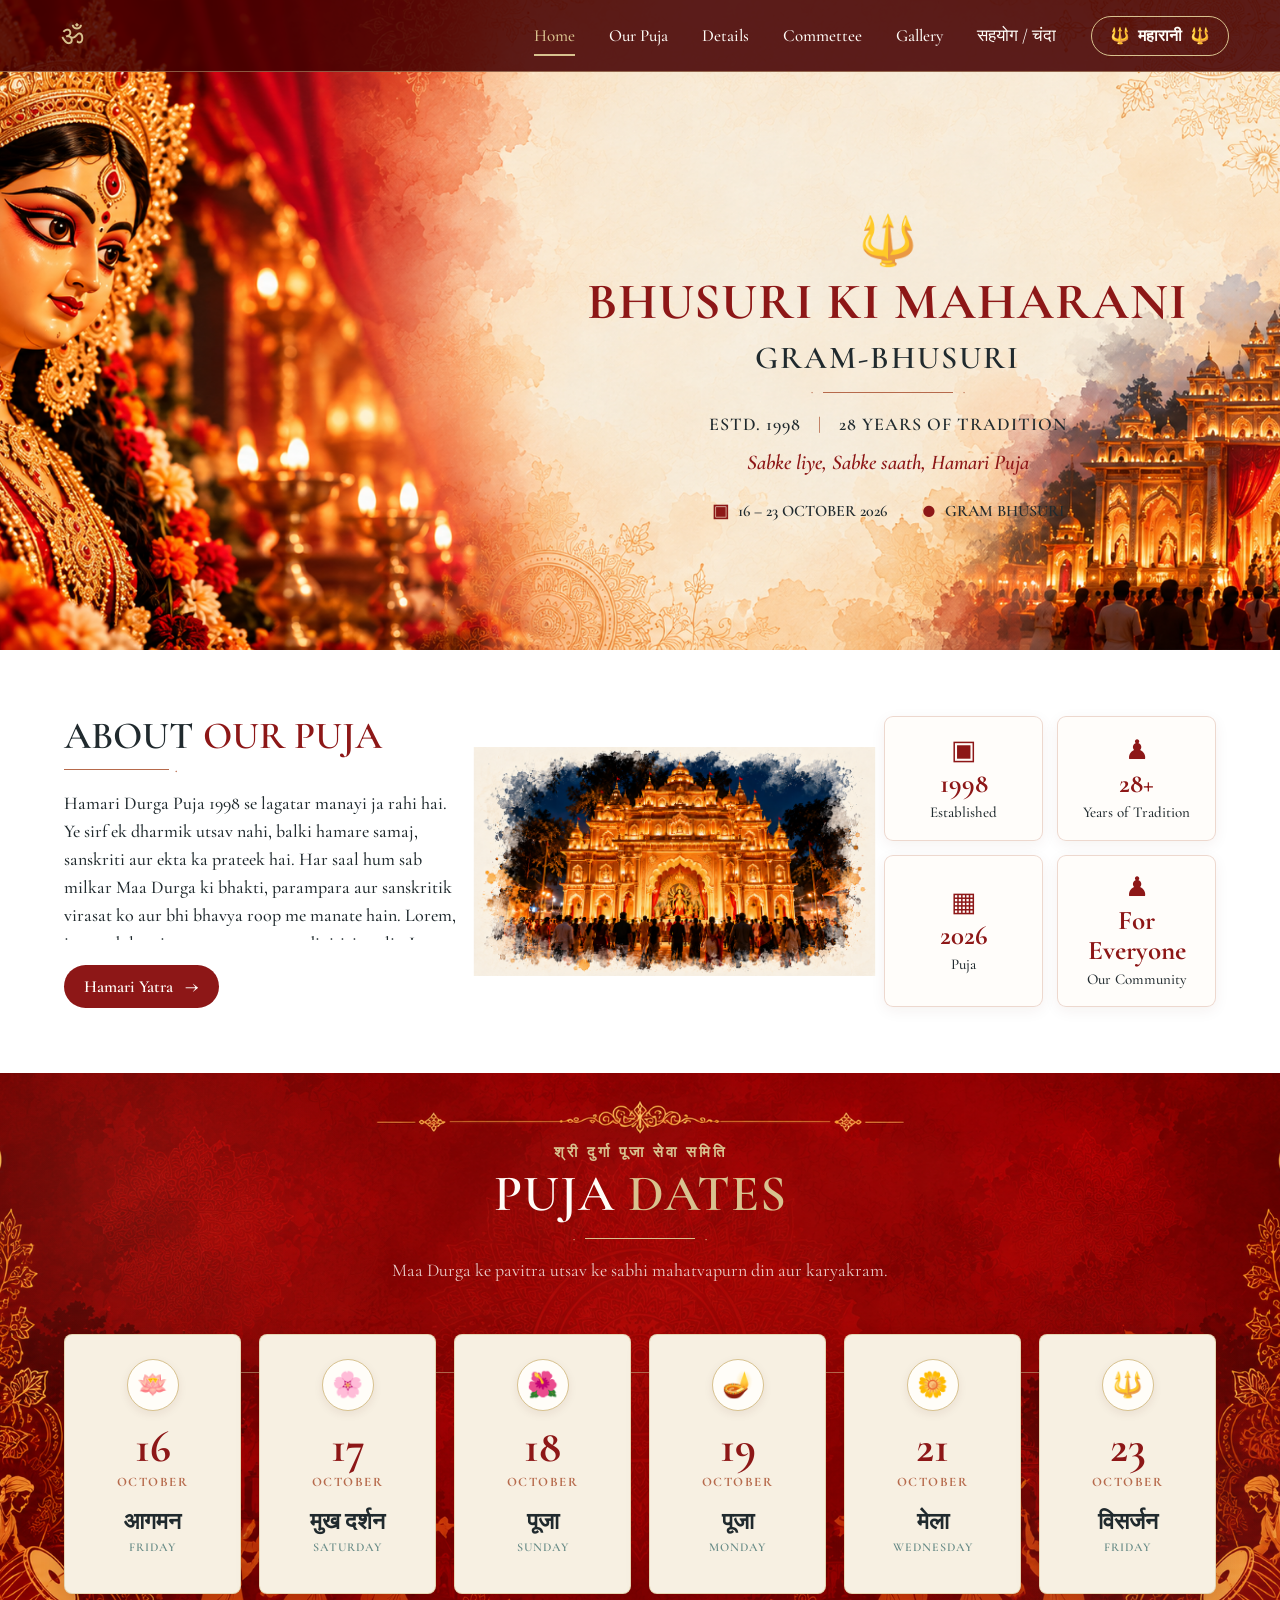
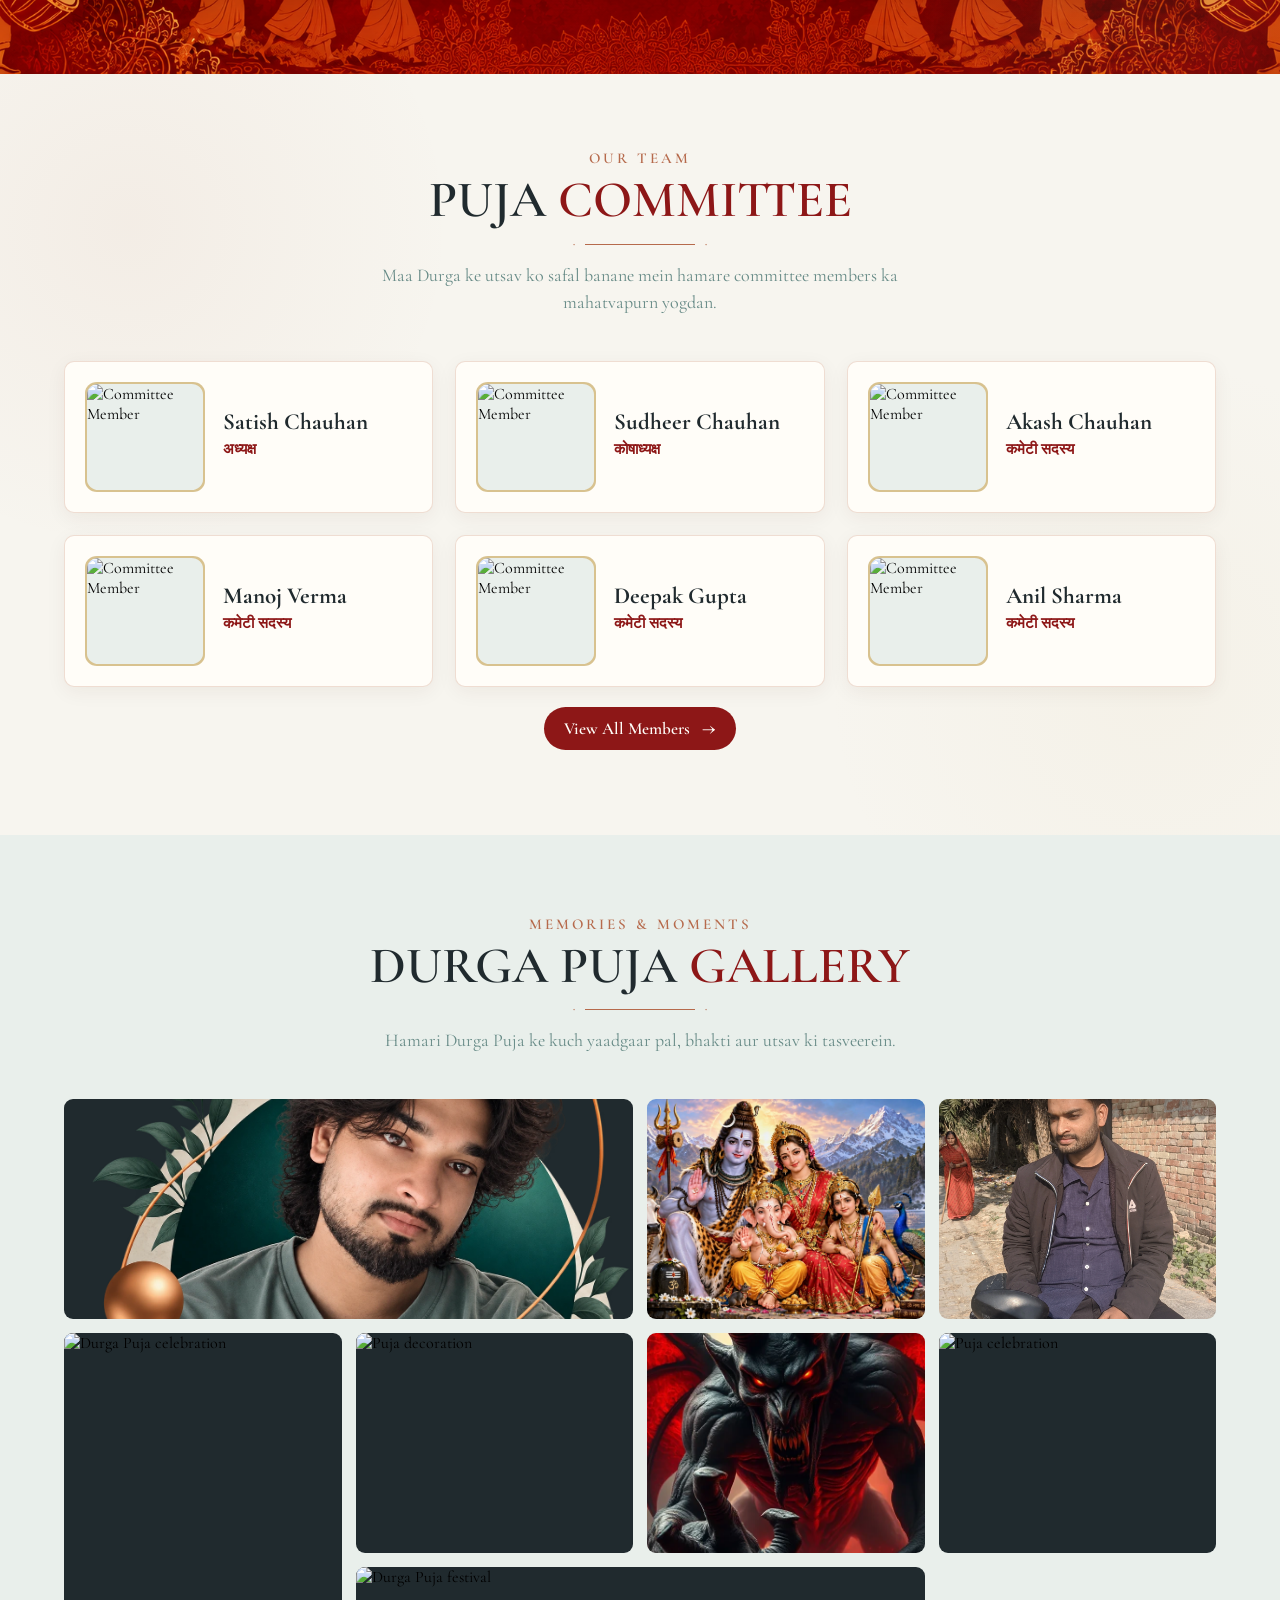
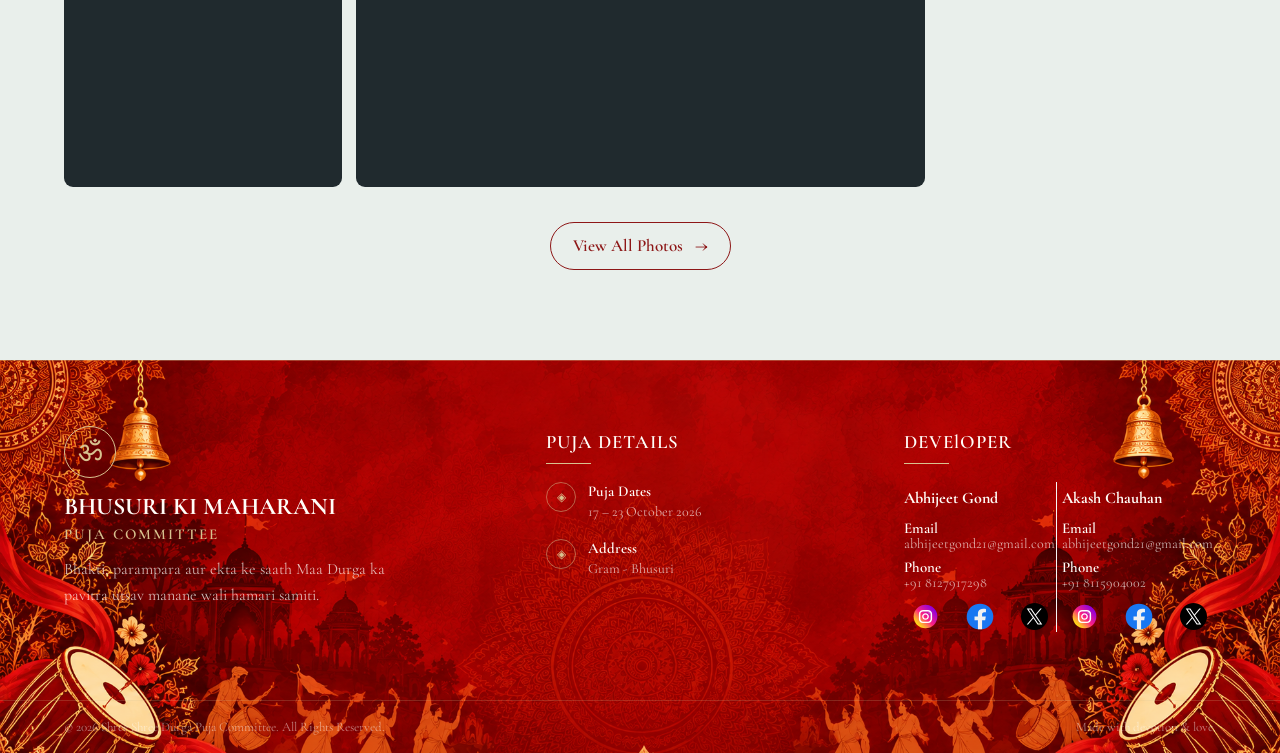
==== commit 2789e41c: "new update" ====
--- a/index.html
+++ b/index.html
@@ -24,7 +24,7 @@
             <a href="#dates">Details</a>
             <a href="#committee">Commettee</a>
             <a href="#gallery">Gallery</a>
-            <a href="#contact" class="hindi chanda">सहयोग / चंदा</a>
+            <a href="chanda.html" target="_blank" class="hindi chanda">सहयोग / चंदा</a>
         </div>
 
         <a href="#puja" class="nav-button">
@@ -52,7 +52,7 @@
             </h1>
 
             <h2>
-                SAMITI
+                GRAM-BHUSURI
             </h2>
 
             <div class="hero-line"></div>
@@ -71,7 +71,7 @@
 
                 <div class="hero-info-item">
                     <span class="info-icon">▣</span>
-                    <span>17 – 21 OCTOBER 2026</span>
+                    <span>16 – 23 OCTOBER 2026</span>
                 </div>
 
                 <div class="hero-info-item">
@@ -205,7 +205,7 @@
         <div class="dates-heading">
 
             <span class="dates-small-title">
-                DURGA PUJA 2026
+                श्री दुर्गा पूजा सेवा समिति 
             </span>
 
             <h2>
@@ -238,7 +238,7 @@
                     </div>
 
                     <div class="date-number">
-                        10
+                        16
                     </div>
 
                     <div class="date-month">
@@ -246,7 +246,34 @@
                     </div>
 
                     <div class="date-name">
-                        Mahalaya
+                        आगमन
+                    </div>
+
+                    <div class="date-day">
+                        FRIDAY
+                    </div>
+
+                </article>
+
+
+                <!-- Shashthi -->
+
+                <article class="date-card">
+
+                    <div class="date-icon">
+                        🌸
+                    </div>
+
+                    <div class="date-number">
+                        17
+                    </div>
+
+                    <div class="date-month">
+                        OCTOBER
+                    </div>
+
+                    <div class="date-name">
+                        मुख दर्शन
                     </div>
 
                     <div class="date-day">
@@ -256,16 +283,16 @@
                 </article>
 
 
-                <!-- Shashthi -->
+                <!-- Saptami -->
 
                 <article class="date-card">
 
                     <div class="date-icon">
-                        🌸
+                        🌺
                     </div>
 
                     <div class="date-number">
-                        17
+                        18
                     </div>
 
                     <div class="date-month">
@@ -273,26 +300,26 @@
                     </div>
 
                     <div class="date-name">
-                        Shashthi
+                        पूजा
                     </div>
 
                     <div class="date-day">
-                        SATURDAY
+                        SUNDAY
                     </div>
 
                 </article>
 
 
-                <!-- Saptami -->
+                <!-- Ashtami -->
 
                 <article class="date-card">
 
                     <div class="date-icon">
-                        🌺
+                        🪔
                     </div>
 
                     <div class="date-number">
-                        18
+                        19
                     </div>
 
                     <div class="date-month">
@@ -300,26 +327,26 @@
                     </div>
 
                     <div class="date-name">
-                        Saptami
+                        पूजा
                     </div>
 
                     <div class="date-day">
-                        SUNDAY
+                        MONDAY
                     </div>
 
                 </article>
 
 
-                <!-- Ashtami -->
+                <!-- Navami -->
 
                 <article class="date-card">
 
                     <div class="date-icon">
-                        🪔
+                        🌼
                     </div>
 
                     <div class="date-number">
-                        19
+                        21
                     </div>
 
                     <div class="date-month">
@@ -327,26 +354,26 @@
                     </div>
 
                     <div class="date-name">
-                        Ashtami
+                        मेला
                     </div>
 
                     <div class="date-day">
-                        MONDAY
+                        WEDNESDAY
                     </div>
 
                 </article>
 
 
-                <!-- Navami -->
+                <!-- Dashami -->
 
                 <article class="date-card">
 
                     <div class="date-icon">
-                        🌼
+                        🔱
                     </div>
 
                     <div class="date-number">
-                        20
+                        23
                     </div>
 
                     <div class="date-month">
@@ -354,38 +381,11 @@
                     </div>
 
                     <div class="date-name">
-                        Navami
+                        विसर्जन
                     </div>
 
                     <div class="date-day">
-                        TUESDAY
-                    </div>
-
-                </article>
-
-
-                <!-- Dashami -->
-
-                <article class="date-card">
-
-                    <div class="date-icon">
-                        🔱
-                    </div>
-
-                    <div class="date-number">
-                        21
-                    </div>
-
-                    <div class="date-month">
-                        OCTOBER
-                    </div>
-
-                    <div class="date-name">
-                        Dashami
-                    </div>
-
-                    <div class="date-day">
-                        WEDNESDAY
+                        FRIDAY
                     </div>
 
                 </article>
@@ -457,20 +457,7 @@
                         अध्यक्ष
                     </p>
 
-                    <a
-                        href="tel:+919876543210"
-                        class="member-phone"
-                    >
-                        +91 98765 43210
-                    </a>
-
-
-                    <div class="instagram-link">
-                     <a href="#" > 
-                      <img src="durga/Instagram2.svg" >
-                        Instagram
-                    </a>
-                   </div>
+                    
                 </div>
 
             </article>
@@ -500,19 +487,7 @@
                         कोषाध्यक्ष
                     </p>
 
-                    <a
-                        href="tel:+919876543211"
-                        class="member-phone"
-                    >
-                        +91 98765 43211
-                    </a>
-
-                     <div class="instagram-link">
-                     <a href="#" > 
-                      <img src="durga/Instagram2.svg" >
-                        Instagram
-                    </a>
-                   </div>
+                   
 
                 </div>
 
@@ -540,22 +515,10 @@
                     </h3>
 
                     <p class="member-role">
-                        Committee Member
+                        कमेटी सदस्य
                     </p>
 
-                    <a
-                        href="tel:+919876543212"
-                        class="member-phone"
-                    >
-                        +91 98765 43212
-                    </a>
-
-                     <div class="instagram-link">
-                     <a href="#" > 
-                      <img src="durga/Instagram2.svg" >
-                        Instagram
-                    </a>
-                   </div>
+                   
 
                 </div>
 
@@ -583,22 +546,9 @@
                     </h3>
 
                     <p class="member-role">
-                        Committee Member
+                        कमेटी सदस्य
                     </p>
 
-                    <a
-                        href="tel:+919876543213"
-                        class="member-phone"
-                    >
-                        +91 98765 43213
-                    </a>
-
-                     <div class="instagram-link">
-                     <a href="#" > 
-                      <img src="durga/Instagram2.svg" >
-                        Instagram
-                    </a>
-                   </div>
 
                 </div>
 
@@ -626,22 +576,10 @@
                     </h3>
 
                     <p class="member-role">
-                        Committee Member
+                        कमेटी सदस्य
                     </p>
 
-                    <a
-                        href="tel:+919876543214"
-                        class="member-phone"
-                    >
-                        +91 98765 43214
-                    </a>
-
-                     <div class="instagram-link">
-                     <a href="#" > 
-                      <img src="durga/Instagram2.svg" >
-                        Instagram
-                    </a>
-                   </div>
+                   
 
                 </div>
 
@@ -669,22 +607,10 @@
                     </h3>
 
                     <p class="member-role">
-                        Committee Member
+                        कमेटी सदस्य
                     </p>
 
-                    <a
-                        href="tel:+919876543215"
-                        class="member-phone"
-                    >
-                        +91 98765 43215
-                    </a>
-
-                     <div class="instagram-link">
-                     <a href="#" > 
-                      <img src="durga/Instagram2.svg" >
-                        Instagram
-                    </a>
-                   </div>
+                   
 
                 </div>
 
@@ -888,10 +814,10 @@
 
         <div class="gallery-button-wrap">
 
-            <button class="gallery-button" type="button">
+            <a class="gallery-button" href="gallery.html" target="_blank">
                 View All Photos
                 <span>→</span>
-            </button>
+            </a>
 
         </div>
 
--- a/style.css
+++ b/style.css
@@ -1206,12 +1206,12 @@
 .member-image {
     flex-shrink: 0;
 
-    width: 90px;
-    height: 90px;
-
-    border-radius: 50%;
-
-    padding: 3px;
+    width: 120px;
+    height: 110px;
+
+    border-radius: 10%;
+
+    padding: 2px;
 
     background: #D8C28F;
 }
@@ -1225,7 +1225,7 @@
 
     object-fit: cover;
 
-    border-radius: 50%;
+    border-radius: 10%;
 
     background: #E9EFEB;
 }
@@ -1237,6 +1237,7 @@
 
 .member-info {
     min-width: 0;
+    
 }
 
 
@@ -1249,9 +1250,8 @@
 
     font-size: 23px;
 
-    font-weight: 700;
-}
-
+    font-weight: 800;
+}
 
 .member-role {
     margin: 4px 0 7px;
@@ -1266,82 +1266,6 @@
     
 }
 
-
-.member-phone {
-
-    color: #080808;
- 
-    font-family: none;
-
-    font-size: 14px;
-    
-    font-weight: 700;
-    text-decoration: none;
-   
-    margin-right: 20px;
-    transition: color 0.2s ease;
-}
-
-
-.member-phone:hover {
-    color: #8D1717;
-}
-
-.instagram-link{
-   
-   display: flex;
-   align-items: center;
-   margin-top: 10px;
-   border-radius: 7px;
-   height: 2rem;
-   width: 10rem;
-   transition: color 0.2s ease;
-   border: 0.001px solid #E1306C;
-    animation: instagramBorder 2s ease-in-out infinite;
-}
-@keyframes instagramBorder {
-
-    0% {
-        border-color: #E1306C;
-        box-shadow: inset 0 0 30px rgba(225, 48, 108, 0.30);
-    }
-
-    50% {
-        border-color: #8A3AB9;
-        box-shadow: inset 0 0 30px rgba(138, 58, 185, 0.30);
-    }
-
-    100% {
-        border-color: #E1306C;
-        box-shadow: inset 0 0 30px rgba(225, 48, 108, 0.30);
-    }
-
-}
-
-.instagram-link :hover {
-    color: #f40555;
-}
-
-.instagram-link a img{
-    object-fit: cover;
-    height: 30px;
-    width: 30px;
-    
-    
-}
-.instagram-link a{
-  display: flex;
-  align-items: center;
-   color: #080808;
- 
-    font-family: "Cormorant Garamond", serif;
-
-    font-size: 20px;
-    
-    font-weight: 700;
-    text-decoration: none;
-
-}
 
 #commettee-btn{
    
@@ -1629,6 +1553,8 @@
     transition:
         background 0.25s ease,
         color 0.25s ease;
+
+     text-decoration: none;   
 }
 
 
@@ -1793,7 +1719,7 @@
         1fr;
 
     gap: 45px;
-    background-color: #6F0F0F;
+    
 }
 
 
--- a/mobile.css
+++ b/mobile.css
@@ -477,8 +477,8 @@
 ========================= */
 
 .member-image {
-    width: 72px;
-    height: 72px;
+    width: 120px;
+    height: 120px;
 }
 
 
